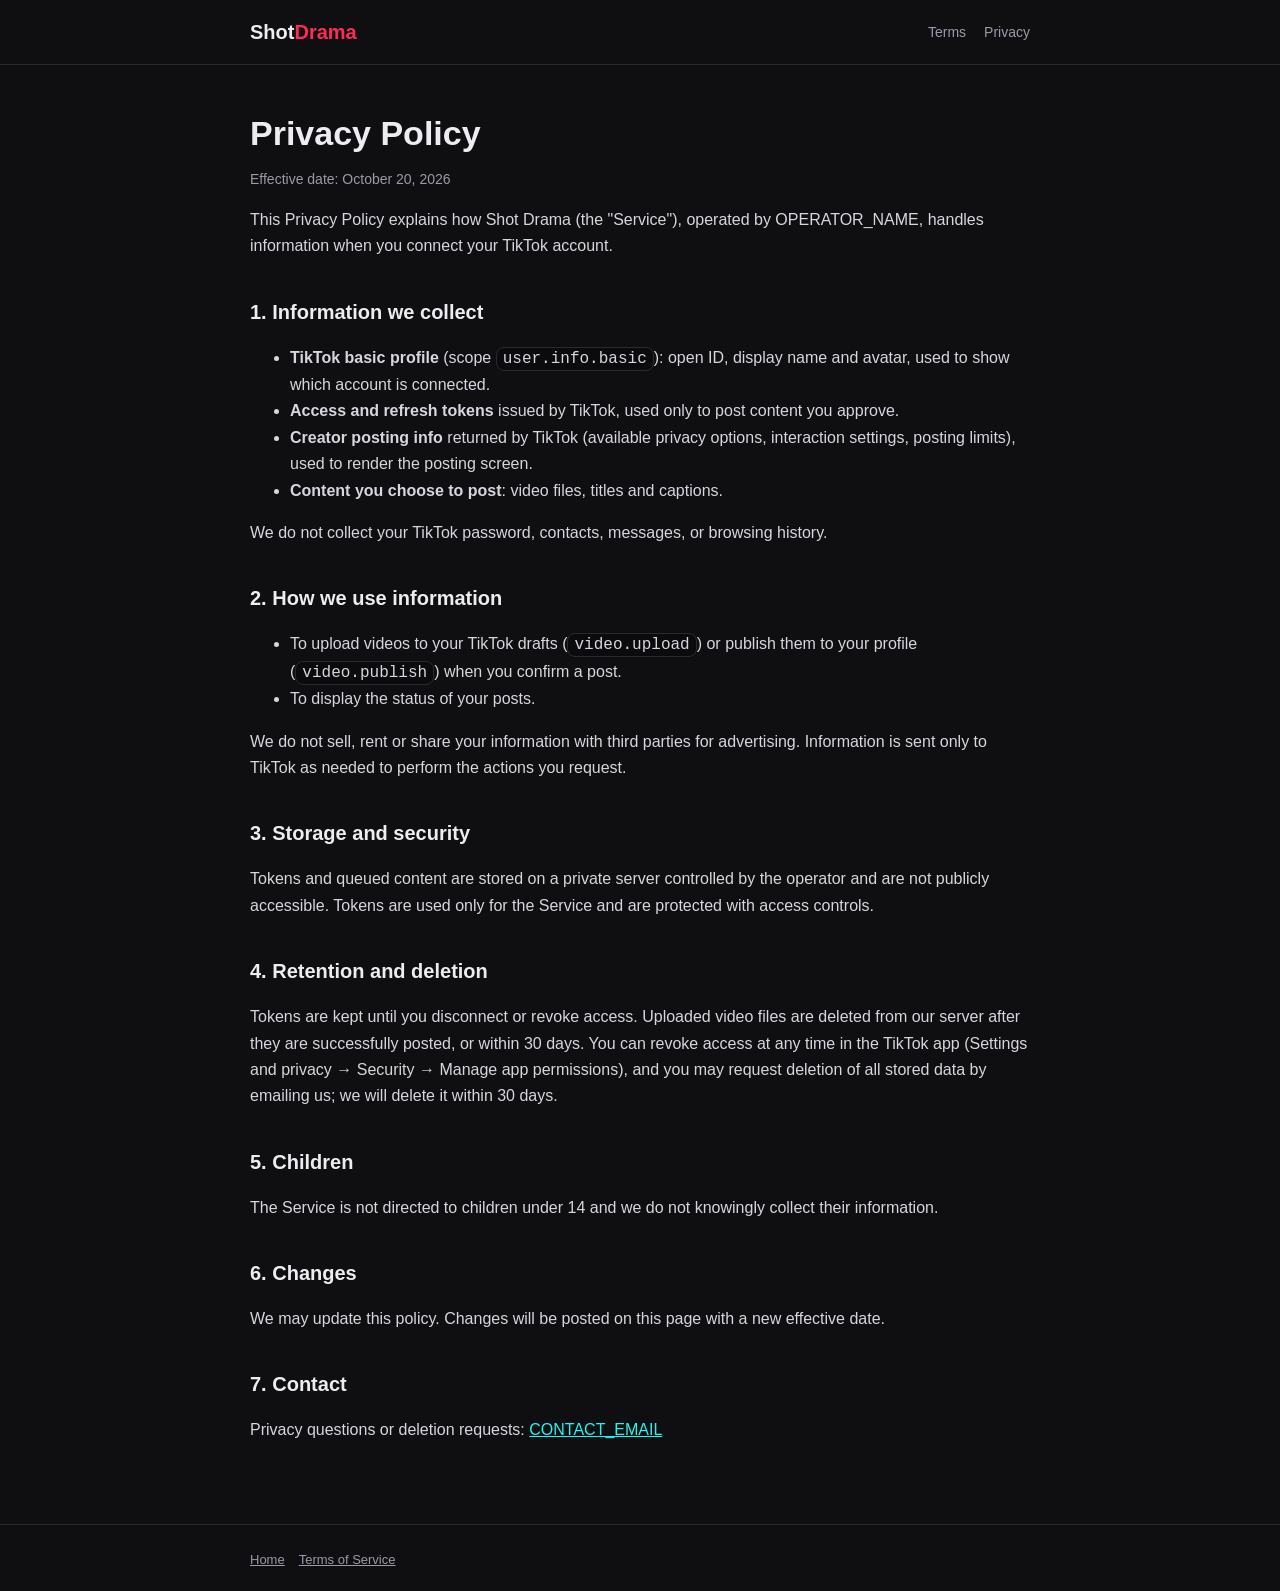
==== privacy.html @ 1ab1ba20 "Add Shot Drama site (landing, terms, privacy, OAuth callback) Co-Authored-By: Claude Opus 5.5 <norep" ====
<!doctype html>
<html lang="en">
<head>
<meta charset="utf-8"><meta name="viewport" content="width=device-width,initial-scale=1">
<title>Shot Drama · Privacy Policy</title>
<link rel="stylesheet" href="style.css">
</head>
<body>
<header><div class="wrap"><nav>
  <a class="logo" href="./">Shot<span>Drama</span></a>
  <div class="links"><a href="terms.html">Terms</a><a href="privacy.html">Privacy</a></div>
</nav></div></header>

<main><div class="wrap">
<h1>Privacy Policy</h1>
<p class="muted">Effective date: October 20, 2026</p>

<p>This Privacy Policy explains how Shot Drama (the "Service"), operated by OPERATOR_NAME, handles information when you connect your TikTok account.</p>

<h2>1. Information we collect</h2>
<ul>
  <li><strong>TikTok basic profile</strong> (scope <code>user.info.basic</code>): open ID, display name and avatar, used to show which account is connected.</li>
  <li><strong>Access and refresh tokens</strong> issued by TikTok, used only to post content you approve.</li>
  <li><strong>Creator posting info</strong> returned by TikTok (available privacy options, interaction settings, posting limits), used to render the posting screen.</li>
  <li><strong>Content you choose to post</strong>: video files, titles and captions.</li>
</ul>
<p>We do not collect your TikTok password, contacts, messages, or browsing history.</p>

<h2>2. How we use information</h2>
<ul>
  <li>To upload videos to your TikTok drafts (<code>video.upload</code>) or publish them to your profile (<code>video.publish</code>) when you confirm a post.</li>
  <li>To display the status of your posts.</li>
</ul>
<p>We do not sell, rent or share your information with third parties for advertising. Information is sent only to TikTok as needed to perform the actions you request.</p>

<h2>3. Storage and security</h2>
<p>Tokens and queued content are stored on a private server controlled by the operator and are not publicly accessible. Tokens are used only for the Service and are protected with access controls.</p>

<h2>4. Retention and deletion</h2>
<p>Tokens are kept until you disconnect or revoke access. Uploaded video files are deleted from our server after they are successfully posted, or within 30 days. You can revoke access at any time in the TikTok app (Settings and privacy → Security → Manage app permissions), and you may request deletion of all stored data by emailing us; we will delete it within 30 days.</p>

<h2>5. Children</h2>
<p>The Service is not directed to children under 14 and we do not knowingly collect their information.</p>

<h2>6. Changes</h2>
<p>We may update this policy. Changes will be posted on this page with a new effective date.</p>

<h2>7. Contact</h2>
<p>Privacy questions or deletion requests: <a href="mailto:CONTACT_EMAIL">CONTACT_EMAIL</a></p>
</div></main>

<footer><div class="wrap">
  <a href="./">Home</a><a href="terms.html">Terms of Service</a>
</div></footer>
</body>
</html>
---- style.css ----
:root{--bg:#0f0f12;--card:#17171c;--text:#ececf1;--muted:#9a9aa8;--accent:#fe2c55;--accent2:#25f4ee;--line:#2a2a33}
*{box-sizing:border-box}
body{margin:0;background:var(--bg);color:var(--text);font-family:-apple-system,BlinkMacSystemFont,"Segoe UI",Roboto,"Noto Sans KR",sans-serif;line-height:1.65}
a{color:var(--accent2)}
header{border-bottom:1px solid var(--line)}
.wrap{max-width:820px;margin:0 auto;padding:0 20px}
nav{display:flex;align-items:center;justify-content:space-between;height:64px}
.logo{font-weight:800;font-size:20px;color:var(--text);text-decoration:none}
.logo span{color:var(--accent)}
nav .links a{color:var(--muted);text-decoration:none;margin-left:18px;font-size:14px}
nav .links a:hover{color:var(--text)}
main{padding:48px 0 64px}
h1{font-size:34px;line-height:1.2;margin:0 0 12px}
h2{font-size:20px;margin:36px 0 8px}
p,li{color:#d6d6de}
.muted{color:var(--muted);font-size:14px}
.card{background:var(--card);border:1px solid var(--line);border-radius:14px;padding:24px;margin:20px 0}
.btn{display:inline-block;background:var(--accent);color:#fff;border:0;border-radius:10px;padding:12px 20px;font-weight:700;text-decoration:none;cursor:pointer;font-size:15px}
.btn.secondary{background:transparent;border:1px solid var(--line);color:var(--text)}
code,.code{font-family:ui-monospace,Menlo,Consolas,monospace;background:#0b0b0e;border:1px solid var(--line);border-radius:8px;padding:2px 6px}
.code{display:block;padding:14px;word-break:break-all;margin:10px 0}
.grid{display:grid;grid-template-columns:repeat(auto-fit,minmax(220px,1fr));gap:14px}
footer{border-top:1px solid var(--line);padding:24px 0;color:var(--muted);font-size:13px}
footer a{color:var(--muted);margin-right:14px}
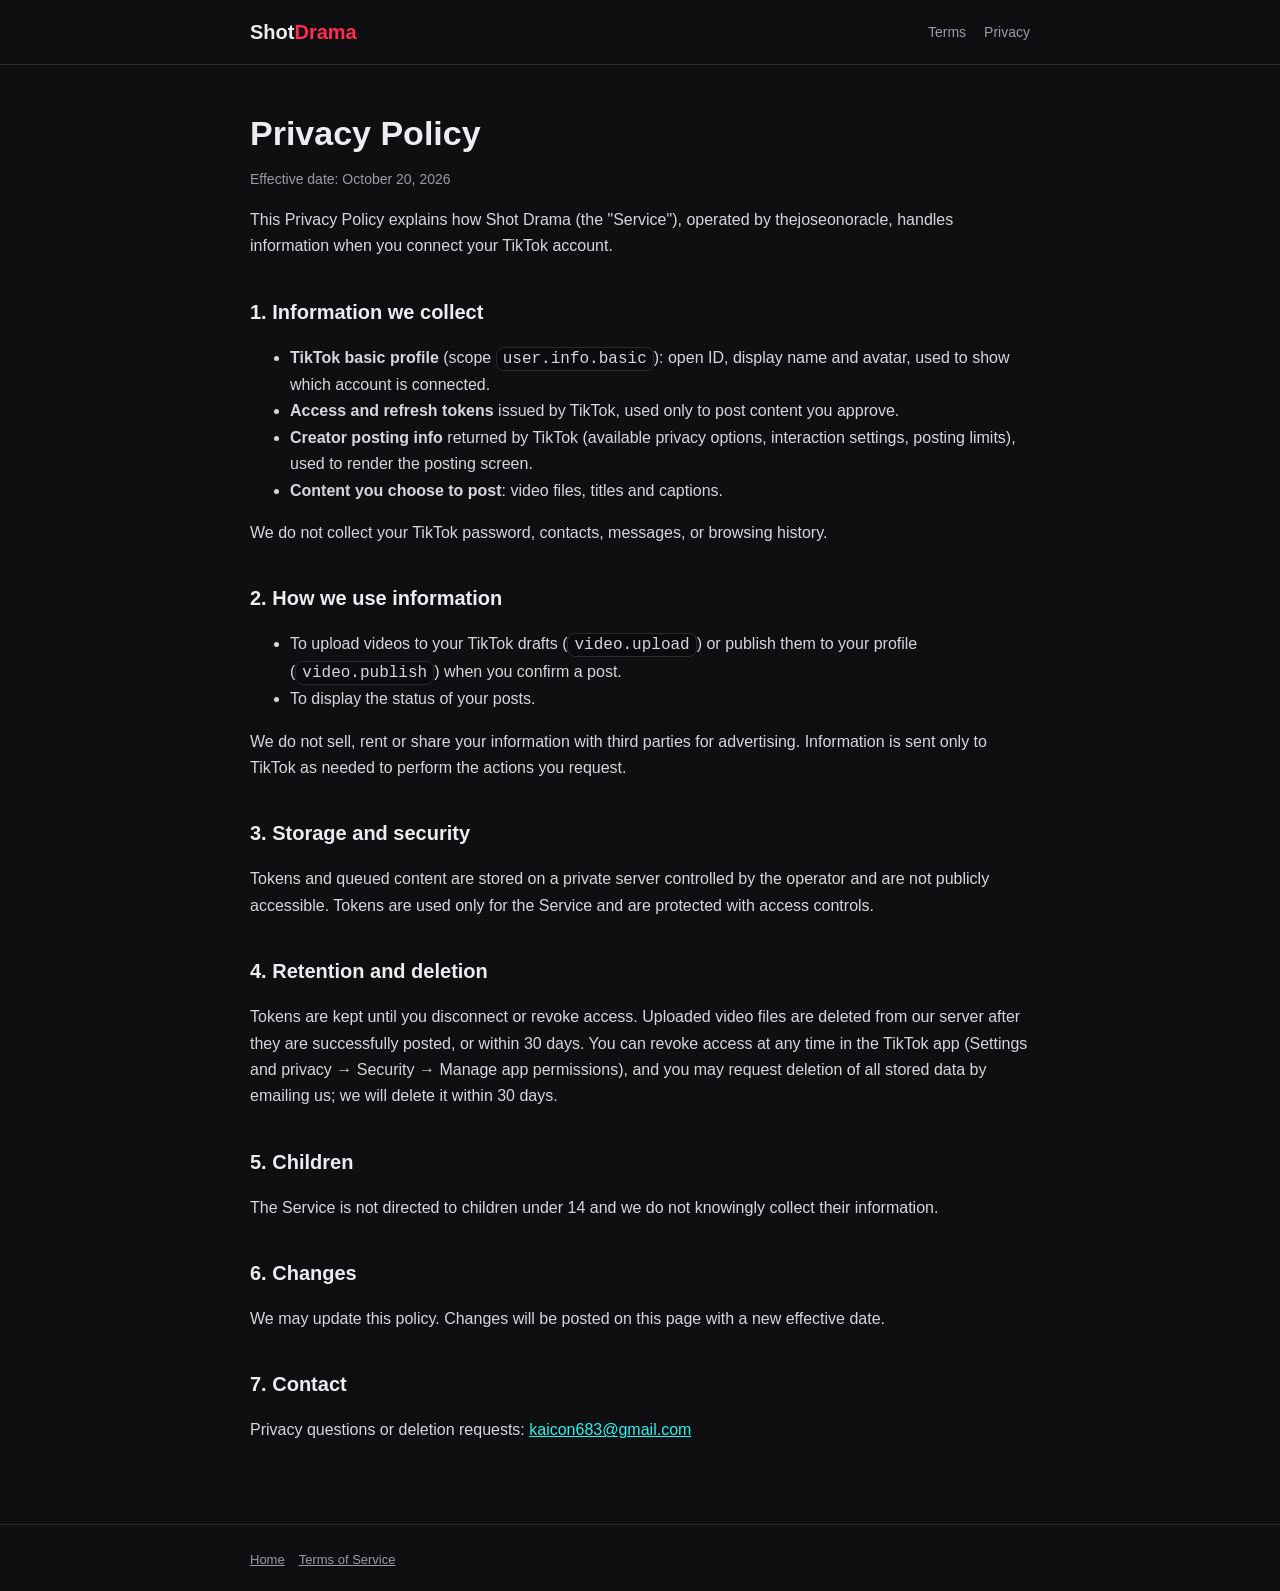
==== commit 2b571715: "Fill in contact email and operator name Co-Authored-By: Claude Opus 5.5 <noreply@anthropic.com> Clau" ====
--- a/privacy.html
+++ b/privacy.html
@@ -15,7 +15,7 @@
 <h1>Privacy Policy</h1>
 <p class="muted">Effective date: October 20, 2026</p>
 
-<p>This Privacy Policy explains how Shot Drama (the "Service"), operated by OPERATOR_NAME, handles information when you connect your TikTok account.</p>
+<p>This Privacy Policy explains how Shot Drama (the "Service"), operated by thejoseonoracle, handles information when you connect your TikTok account.</p>
 
 <h2>1. Information we collect</h2>
 <ul>
@@ -46,7 +46,7 @@
 <p>We may update this policy. Changes will be posted on this page with a new effective date.</p>
 
 <h2>7. Contact</h2>
-<p>Privacy questions or deletion requests: <a href="mailto:CONTACT_EMAIL">CONTACT_EMAIL</a></p>
+<p>Privacy questions or deletion requests: <a href="mailto:kaicon683@gmail.com">kaicon683@gmail.com</a></p>
 </div></main>
 
 <footer><div class="wrap">
